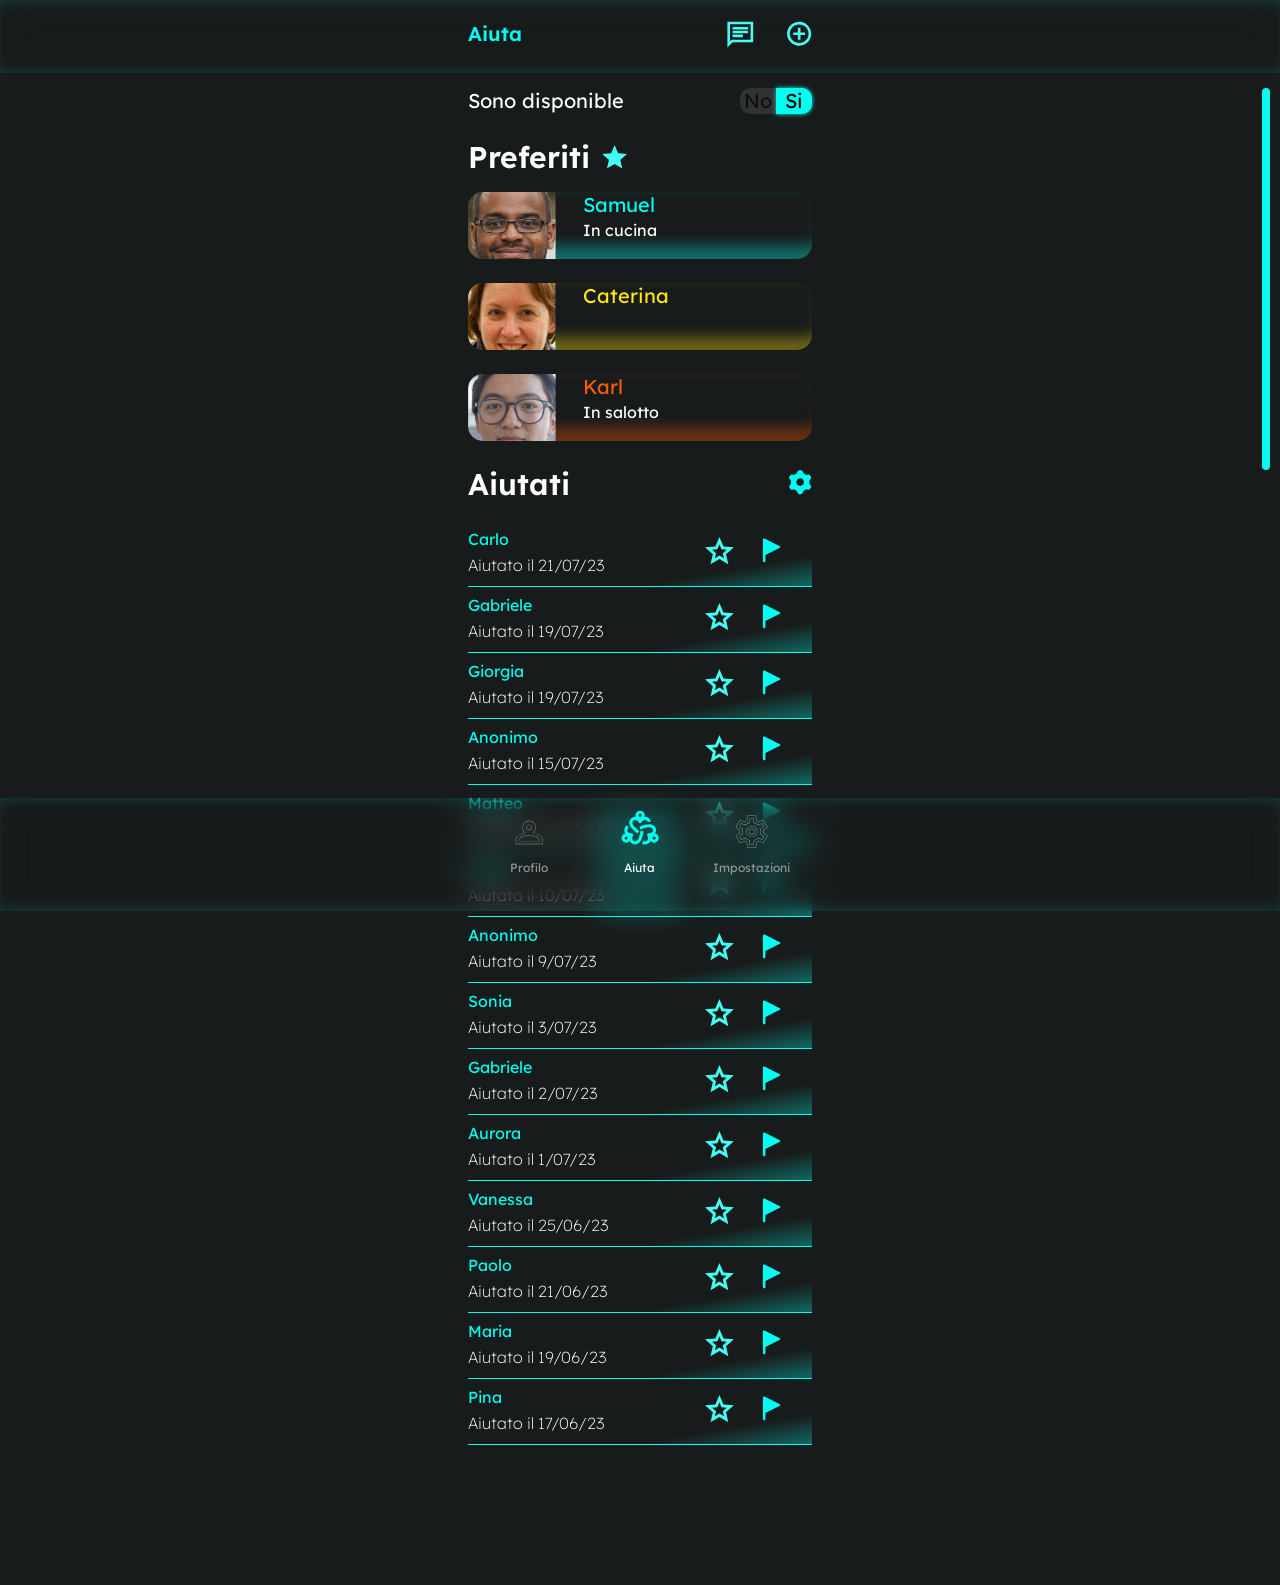
==== aiuta.html @ 596bfcd2 "Desarrollo Impostazioni" ====
<!DOCTYPE html>
<html>

<head>

    <head>
        <Title>Visual Aid</Title>
        <link rel="icon" type="image/png" href="assets/img/logo.png" />
        <meta charset="utf-8" />
        <meta name="viewport" content="width=device-width, initial-scale=1.0, maximum-scale=1.0" />
        <link rel="preconnect" href="https://fonts.googleapis.com">
        <link rel="preconnect" href="https://fonts.gstatic.com" crossorigin>
        <link href="https://fonts.googleapis.com/css2?family=Lexend:wght@100..900&display=swap" rel="stylesheet">
        <link href="assets/css/main.css" rel="stylesheet">
        <link href="assets/css/aiuta.css" rel="stylesheet">
        <link href="assets/css/sono.css" rel="stylesheet">
        <link href="assets/css/preferiti.css" rel="stylesheet">
        <link rel="stylesheet" href="assets/plugins/overlayscrollbars/styles/overlayscrollbars.min.css">
    </head>
</head>

<body>
    <header>
        <div class="container">
            <div class="headerContent">
                <p class="title">Aiuta</p>
                <nav class="navHeader">
                    <ul class="navList">
                        <li class="navItem">
                            <a href="#">
                                <img src="assets/img/icons/chatIcon.svg" />
                            </a>
                        </li>
                        <li class="navItem">
                            <a href="#">
                                <img src="assets/img/icons/plusIcon.svg" />
                            </a>
                        </li>
                    </ul>
                </nav>
            </div>
        </div>
    </header>
    <main>
        <div class="mainContent">
            <div class="container">
                <section class="sono">
                    <div class="sonoContent">
                        <p class="sonoDisponible">Sono disponible</p>
                        <div class="switch active" onclick="enableSono();" id="switchSono">
                            <span class="no">No</span>
                            <span class="si">Si</span>
                        </div>
                    </div>
                </section>

                <section class="Preferiti">
                    <div class="titlePreferitiContainer">
                        <p class="titlePreferiti">Preferiti</p>
                        <img src="assets/img/icons/starIconFill.svg" />
                    </div>

                    <div class="lstUtenti">
                        <div class="utenti blu" id="utenti_samuel" onclick="openUtenti('utenti_samuel')">
                            <button class="visualAidPlus">
                                VisualAid+
                            </button>
                            <img class="imgUtenti" src="assets/img/utenti/samuel.png" />
                            <div class="infoUtenti">
                                <p class="nameUtenti">Samuel</p>
                                <p class="posizioneUtenti">In cucina</p>
                                <p class="titleInfo">INFO:</p>
                                <p class="info">Samuel è cieco al 94%, ha una allergia molto forte alle noccioline.</p>
                                <div class="actions">
                                    <button class="action">
                                        <img src="assets/img/icons/phoneBlu.svg">
                                    </button>
                                    <button class="action">
                                        <img src="assets/img/icons/videoBlu.svg">
                                    </button>
                                    <button class="action">
                                        <img src="assets/img/icons/noteBlu.svg">
                                    </button>
                                </div>
                            </div>
                        </div>

                        <div class="utenti giallo" id="utenti_caterina" onclick="openUtenti('utenti_caterina')">
                            <img class="imgUtenti" src="assets/img/utenti/caterina.png" />
                            <div class="infoUtenti">
                                <p class="nameUtenti">Caterina</p>
                                <p class="titleInfo">INFO:</p>
                                <p class="info">Caterina è ipovedente medio-grave, non soffre di alcuna allergia in
                                    particolare.</p>
                                <div class="actions">
                                    <button class="action">
                                        <img src="assets/img/icons/micGiallo.svg">
                                    </button>
                                    <button class="action">
                                        <img src="assets/img/icons/noteGiallo.svg">
                                    </button>
                                </div>
                            </div>
                        </div>

                        <div class="utenti arancia" id="utenti_karl" onclick="openUtenti('utenti_karl')">
                            <button class="visualAidPlus">
                                VisualAid+
                            </button>
                            <img class="imgUtenti" src="assets/img/utenti/karl.png" />
                            <div class="infoUtenti">
                                <p class="nameUtenti">Karl</p>
                                <p class="posizioneUtenti">In salotto</p>
                                <p class="titleInfo">INFO:</p>
                                <p class="info">Karl ha una lesione al chiasma ottico, ha un campo visivo molto ridotto
                                </p>
                                <div class="actions">
                                    <button class="action">
                                        <img src="assets/img/icons/phoneArancia.svg">
                                    </button>
                                    <button class="action">
                                        <img src="assets/img/icons/videoArancia.svg">
                                    </button>
                                    <button class="action">
                                        <img src="assets/img/icons/noteArancia.svg">
                                    </button>
                                </div>
                            </div>
                        </div>
                    </div>
                </section>

                <section class="aiutati">
                    <div class="titleContainer">
                        <p class="title">Aiutati</p>
                        <button class="configAiutati">
                            <img src="assets/img/icons/configIcon.svg" />
                        </button>
                    </div>

                    <div class="lstUser">
                        <div class="user">
                            <div class="info">
                                <p class="name">Carlo</p>
                                <p class="date">Aiutato il 21/07/23</p>
                            </div>
                            <div class="actions">
                                <button class="btnFavorite">
                                    <img src="assets/img/icons/starIcon.svg" />
                                </button>
                                <button class="btnFlag">
                                    <img src="assets/img/icons/flagIcon.svg" />
                                </button>
                            </div>
                            <div class="gradiant"></div>
                        </div>
                        <div class="user">
                            <div class="info">
                                <p class="name">Gabriele</p>
                                <p class="date">Aiutato il 19/07/23</p>
                            </div>
                            <div class="actions">
                                <button class="btnFavorite">
                                    <img src="assets/img/icons/starIcon.svg" />
                                </button>
                                <button class="btnFlag">
                                    <img src="assets/img/icons/flagIcon.svg" />
                                </button>
                            </div>
                            <div class="gradiant"></div>
                        </div>
                        <div class="user">
                            <div class="info">
                                <p class="name">Giorgia</p>
                                <p class="date">Aiutato il 19/07/23</p>
                            </div>
                            <div class="actions">
                                <button class="btnFavorite">
                                    <img src="assets/img/icons/starIcon.svg" />
                                </button>
                                <button class="btnFlag">
                                    <img src="assets/img/icons/flagIcon.svg" />
                                </button>
                            </div>
                            <div class="gradiant"></div>
                        </div>
                        <div class="user">
                            <div class="info">
                                <p class="name">Anonimo</p>
                                <p class="date">Aiutato il 15/07/23</p>
                            </div>
                            <div class="actions">
                                <button class="btnFavorite">
                                    <img src="assets/img/icons/starIcon.svg" />
                                </button>
                                <button class="btnFlag">
                                    <img src="assets/img/icons/flagIcon.svg" />
                                </button>
                            </div>
                            <div class="gradiant"></div>
                        </div>
                        <div class="user">
                            <div class="info">
                                <p class="name">Matteo</p>
                                <p class="date">Aiutato il 12/07/23</p>
                            </div>
                            <div class="actions">
                                <button class="btnFavorite">
                                    <img src="assets/img/icons/starIcon.svg" />
                                </button>
                                <button class="btnFlag">
                                    <img src="assets/img/icons/flagIcon.svg" />
                                </button>
                            </div>
                            <div class="gradiant"></div>
                        </div>
                        <div class="user">
                            <div class="info">
                                <p class="name">Carlo</p>
                                <p class="date">Aiutato il 10/07/23</p>
                            </div>
                            <div class="actions">
                                <button class="btnFavorite">
                                    <img src="assets/img/icons/starIcon.svg" />
                                </button>
                                <button class="btnFlag">
                                    <img src="assets/img/icons/flagIcon.svg" />
                                </button>
                            </div>
                            <div class="gradiant"></div>
                        </div>
                        <div class="user">
                            <div class="info">
                                <p class="name">Anonimo</p>
                                <p class="date">Aiutato il 9/07/23</p>
                            </div>
                            <div class="actions">
                                <button class="btnFavorite">
                                    <img src="assets/img/icons/starIcon.svg" />
                                </button>
                                <button class="btnFlag">
                                    <img src="assets/img/icons/flagIcon.svg" />
                                </button>
                            </div>
                            <div class="gradiant"></div>
                        </div>
                        <div class="user">
                            <div class="info">
                                <p class="name">Sonia</p>
                                <p class="date">Aiutato il 3/07/23</p>
                            </div>
                            <div class="actions">
                                <button class="btnFavorite">
                                    <img src="assets/img/icons/starIcon.svg" />
                                </button>
                                <button class="btnFlag">
                                    <img src="assets/img/icons/flagIcon.svg" />
                                </button>
                            </div>
                            <div class="gradiant"></div>
                        </div>
                        <div class="user">
                            <div class="info">
                                <p class="name">Gabriele</p>
                                <p class="date">Aiutato il 2/07/23</p>
                            </div>
                            <div class="actions">
                                <button class="btnFavorite">
                                    <img src="assets/img/icons/starIcon.svg" />
                                </button>
                                <button class="btnFlag">
                                    <img src="assets/img/icons/flagIcon.svg" />
                                </button>
                            </div>
                            <div class="gradiant"></div>
                        </div>
                        <div class="user">
                            <div class="info">
                                <p class="name">Aurora</p>
                                <p class="date">Aiutato il 1/07/23</p>
                            </div>
                            <div class="actions">
                                <button class="btnFavorite">
                                    <img src="assets/img/icons/starIcon.svg" />
                                </button>
                                <button class="btnFlag">
                                    <img src="assets/img/icons/flagIcon.svg" />
                                </button>
                            </div>
                            <div class="gradiant"></div>
                        </div>
                        <div class="user">
                            <div class="info">
                                <p class="name">Vanessa</p>
                                <p class="date">Aiutato il 25/06/23</p>
                            </div>
                            <div class="actions">
                                <button class="btnFavorite">
                                    <img src="assets/img/icons/starIcon.svg" />
                                </button>
                                <button class="btnFlag">
                                    <img src="assets/img/icons/flagIcon.svg" />
                                </button>
                            </div>
                            <div class="gradiant"></div>
                        </div>
                        <div class="user">
                            <div class="info">
                                <p class="name">Paolo</p>
                                <p class="date">Aiutato il 21/06/23</p>
                            </div>
                            <div class="actions">
                                <button class="btnFavorite">
                                    <img src="assets/img/icons/starIcon.svg" />
                                </button>
                                <button class="btnFlag">
                                    <img src="assets/img/icons/flagIcon.svg" />
                                </button>
                            </div>
                            <div class="gradiant"></div>
                        </div>
                        <div class="user">
                            <div class="info">
                                <p class="name">Maria</p>
                                <p class="date">Aiutato il 19/06/23</p>
                            </div>
                            <div class="actions">
                                <button class="btnFavorite">
                                    <img src="assets/img/icons/starIcon.svg" />
                                </button>
                                <button class="btnFlag">
                                    <img src="assets/img/icons/flagIcon.svg" />
                                </button>
                            </div>
                            <div class="gradiant"></div>
                        </div>
                        <div class="user">
                            <div class="info">
                                <p class="name">Pina</p>
                                <p class="date">Aiutato il 17/06/23</p>
                            </div>
                            <div class="actions">
                                <button class="btnFavorite">
                                    <img src="assets/img/icons/starIcon.svg" />
                                </button>
                                <button class="btnFlag">
                                    <img src="assets/img/icons/flagIcon.svg" />
                                </button>
                            </div>
                            <div class="gradiant"></div>
                        </div>
                    </div>
                </section>
            </div>
        </div>
    </main>
    <footer>
        <div class="container">
            <div class="contentFooter">
                <div class="activeEffect"></div>
                <nav class="navFooter">
                    <ul class="navList">
                        <li class="navItem">
                            <a href="profilo.html">
                                <img class="profilo-icon" src="assets/img/footer/profilo.svg" />
                                <span>Profilo</span>
                            </a>
                        </li>
                        <li class="navItem active">
                            <a href="aiuta.html">
                                <img class="aiuta-Icon" src="assets/img/footer/aiutaActive.svg" />
                                <span>Aiuta</span>
                            </a>
                        </li>
                        <li class="navItem">
                            <a href="impostazioni.html">
                                <img class="impostazioni-Icon" src="assets/img/footer/impostazioni.svg" />
                                <span>Impostazioni</span>
                            </a>
                        </li>
                    </ul>
                </nav>
            </div>
        </div>
    </footer>
</body>

</html>
<script src="assets/plugins/overlayscrollbars/browser/overlayscrollbars.browser.es5.min.js"></script>
<script>
    var {
        OverlayScrollbars,
        ScrollbarsHidingPlugin,
        SizeObserverPlugin,
        ClickScrollPlugin
    } = OverlayScrollbarsGlobal;

    document.addEventListener("DOMContentLoaded", () => {
        Array.prototype.forEach.call(
            document.querySelectorAll('body'),
            (el) => OverlayScrollbars(el, {})
        );
    });

    function openUtenti(id) {
        if (document.getElementById(id).classList.contains('active')) {
            document.getElementById(id).classList.remove('active');
        }
        else {
            let lstUtenti = document.querySelectorAll('.utenti');

            for (var i = 0; i < lstUtenti.length; i++) {
                lstUtenti[i].classList.remove('active');
            }

            document.getElementById(id).classList.add('active');
        }
    }

    function enableSono() {
        var switchSono = document.getElementById('switchSono');

        if (switchSono.classList.contains('active')) {
            switchSono.classList.remove('active');
        }
        else {
            switchSono.classList.add('active');
        }
    }
</script>
---- assets/css/main.css ----
:root {
    --black: #181B1B;
    --white: #fff;
    --primary: #00FFF0;
}

* {
    font-family: "Lexend", sans-serif;
    vertical-align: baseline;
    text-decoration: none;
    -webkit-box-sizing: border-box;
    -moz-box-sizing: border-box;
    box-sizing: border-box;
    flex-shrink: 1;
    transition: 0.3s;
    margin: 0;
}

.container {
    padding: 0 42px;
    max-width: 428px;
    margin: 0 auto;
}

body {
    background-color: var(--black);
    margin: 0;
    padding: 0;
}

header {
    position: fixed;
    width: calc(100% + 10px);
    left: -5px;
    right: -5px;
    backdrop-filter: blur(15px);
    box-shadow: inset 0px 0px 13px #00fff033;
    padding: 21px 5px;
    z-index: 100;
}

header .headerContent .title {
    color: var(--primary);
    font-size: 20px;
    font-weight: 600;
}

header .headerContent {
    display: inline-flex;
    justify-content: space-between;
    width: 100%;
}

header .headerContent .navHeader .navList {
    display: inline-flex;
    width: 100%;
    gap: 33px;
    list-style: none;
    padding: 0;
}

main {
    padding: 88px 0 140px;
}

.os-scrollbar.os-scrollbar-vertical {
    padding: 88px 10px 140px 10px !important;
    box-sizing: content-box;
    width: 8px;

    .os-scrollbar-handle {
        background-color: var(--primary) !important;
    }
}

footer {
    background-color: #3a3a3a03;
    position: fixed;
    bottom: -11px;
    width: calc(100% + 10px);
    left: -5px;
    right: -5px;
    backdrop-filter: blur(15px);
    box-shadow: inset 0px 0px 13px #00fff033;
    z-index: 100;
}

footer .contentFooter {
    padding: 8px 5px 36px 5px;
    position: relative;
}

footer .contentFooter .navFooter {
    position: relative;
}

footer .contentFooter .navFooter .navList {
    display: inline-flex;
    justify-content: space-around;
    align-items: flex-end;
    list-style: none;
    padding: 0;
    width: 100%;
    margin: 0;
}

footer .contentFooter .activeEffect {
    position: absolute;
    background: linear-gradient(90deg, rgba(0, 255, 240, 0) 0%, rgba(0, 255, 240, 1) 32%, rgba(0, 255, 240, 1) 68%, rgba(0, 255, 240, 0) 100%);
    height: 100%;
    width: 120px;
    left: 50%;
    transform: translateX(-50%);
    opacity: 0.2;
    pointer-events: none;
    filter: blur(10px);
}

footer .contentFooter .activeEffect.left {
    left: 0%;
    transform: translateX(0%);
}

footer .contentFooter .activeEffect.right {
    left: 100%;
    transform: translateX(-100%);
}

footer .contentFooter .navFooter .navItem {
    min-width: 80px;
}

footer .contentFooter .navFooter .navItem .profilo-icon {
    height: 31px;
    width: 28px;
    object-fit: contain;
}

footer .contentFooter .navFooter .navItem .aiuta-Icon {
    height: 42px;
    width: 38px;
    object-fit: contain;
}

footer .contentFooter .navFooter .navItem .impostazioni-Icon {
    height: 33px;
    width: 33px;
    object-fit: contain;
}

footer .contentFooter .navFooter .navItem a {
    color: #939393;
    font-size: 12px;
    font-weight: 400;
    display: flex;
    flex-direction: column;
    gap: 11.77px;
    align-items: center;
}

footer .contentFooter .navFooter .navItem.active a {
    color: var(--white);
}
---- assets/css/aiuta.css ----
.aiutati .titleContainer {
    display: inline-flex;
    width: 100%;
    justify-content: space-between;
    margin-bottom: 18px;
}

.aiutati .titleContainer .title {
    color: var(--white);
    font-size: 30px;
    font-weight: 600;
}

.aiutati .titleContainer .configAiutati{
    border: none;
    background-color: #0000;
    padding: 0;
}

.aiutati .lstUser .user {
    display: inline-flex;
    justify-content: space-between;
    width: 100%;
    padding: 8px 31px 11px 0;
    border-bottom: 1px solid var(--primary);
    position: relative;
}

.aiutati .lstUser .user .gradiant {
    position: absolute;
    width: 170px;
    height: 100%;
    pointer-events: none;
    background: linear-gradient(170deg, rgba(0, 255, 240, 0) 68%, rgb(0 255 240 / 34%) 100%);
    bottom: 0;
    right: 0;
}

.aiutati .lstUser .user .name {
    color: var(--primary);
    font-size: 16px;
    margin-bottom: 6px;
}

.aiutati .lstUser .user .date {
    color: var(--white);
    font-size: 16px;
    font-weight: 200;
}

.aiutati .lstUser .user .actions {
    display: inline-flex;
    align-items: center;
    gap: 28px;
}

.aiutati .lstUser .user .actions button {
    padding: 0;
    border: none;
    background-color: #0000;
}
---- assets/css/sono.css ----
.sono .sonoDisponible{
    color: var(--white);
    font-size: 20px;
    margin-bottom: 25px;
}

.sono .sonoContent{
    display: inline-flex;
    justify-content: space-between;
    width: 100%;
}

.sono .switch{
    max-width: 71.54px;
    width: 100%;
    display: grid;
    grid-template-columns: 1fr 1fr;
    border-radius: 10px;
    font-size: 20px;
    line-height: 26px;
    text-align: center;
    height: 26px;
    cursor: pointer;
}

.sono .switch span{
    padding: 0 4px;
    background-color: #575757;
}

.sono .switch .no{
    background-color: #FF5C00;
    box-shadow: 0px 0px 4px 0px #ff5c00;
    border-radius: 10px 0 0 10px;
}

.sono .switch .si{
    background-color: #575757;
    border-radius: 0 10px 10px 0;
    opacity: 0.4;
}

.sono .switch.active .no{
    background-color: #575757;
    box-shadow: none;
    opacity: 0.4;
}

.sono .switch.active .si{
    background-color: #00FFF0;
    box-shadow: 0px 0px 4px 0px #00FFF0;
    opacity: 1;
}
---- assets/css/preferiti.css ----
.Preferiti .titlePreferitiContainer {
    display: inline-flex;
    width: 100%;
    gap: 12px;
    margin-bottom: 15.7px;
}

.Preferiti .titlePreferitiContainer .titlePreferiti {
    color: var(--white);
    font-size: 30px;
    font-weight: 600;
}

.Preferiti .lstUtenti .utenti {
    display: inline-flex;
    border-radius: 15px;
    overflow: hidden;
    width: 100%;
    gap: 27px;
    margin-bottom: 24px;
    height: 67px;
    padding-right: 29px;
    position: relative;
}

.Preferiti .lstUtenti .utenti .visualAidPlus {
    position: absolute;
    width: 88px;
    height: 28px;
    background-color: #232323;
    top: 15px;
    left: 28px;
    color: var(--white);
    font-size: 16px;
    font-weight: 200;
    border-radius: 15px;
    padding: 4px 6px;
    border: none;
    display: none;
}

.Preferiti .lstUtenti .utenti.active .visualAidPlus {
    display: block;
}

.Preferiti .lstUtenti .utenti.blu .visualAidPlus {
    box-shadow: inset 0.5px 1px 3px 0px rgb(0 255 240 / 25%), 0 4px 4px 0px rgb(0 0 0 / 25%);
}

.Preferiti .lstUtenti .utenti.giallo .visualAidPlus {
    box-shadow: inset 0.5px 1px 3px 0px rgb(255 231 15 / 25%), 0 4px 4px 0px rgb(0 0 0 / 25%);
}

.Preferiti .lstUtenti .utenti.arancia .visualAidPlus {
    box-shadow: inset 0.5px 1px 3px 0px rgb(255 92 0 / 25%), 0 4px 4px 0px rgb(0 0 0 / 25%);
}


.Preferiti .lstUtenti .utenti.active {
    height: 210px;
}

.Preferiti .lstUtenti .utenti.blu {
    box-shadow: inset 11px -10px 14px 3px rgb(0 255 240 / 36%);
}

.Preferiti .lstUtenti .utenti.giallo .infoUtenti .nameUtenti {
    color: #FFE70F;
}

.Preferiti .lstUtenti .utenti.giallo {
    box-shadow: inset 11px -10px 14px 3px rgb(255 231 15 / 36%);
}

.Preferiti .lstUtenti .utenti.arancia .infoUtenti .nameUtenti {
    color: #FF5C00;
}

.Preferiti .lstUtenti .utenti.arancia {
    box-shadow: inset 11px -10px 14px 3px rgb(255 92 0 / 36%);
}

.Preferiti .lstUtenti .utenti.blu .infoUtenti .nameUtenti {
    color: var(--primary);
}

.Preferiti .lstUtenti .imgUtenti {
    height: 67px;
    width: 88px;
    object-fit: cover;
}

.Preferiti .lstUtenti .utenti.active .imgUtenti {
    height: 210px;
    width: 145px;
}

.Preferiti .lstUtenti .utenti .infoUtenti .nameUtenti {
    font-size: 20px;
    margin-bottom: 3px;
}

.Preferiti .lstUtenti .utenti .infoUtenti .posizioneUtenti {
    font-size: 16px;
    color: var(--white);
}

.Preferiti .lstUtenti .utenti .infoUtenti .titleInfo {
    font-size: 12px;
    font-weight: 300;
    display: none;
    margin-top: 14px;
}

.Preferiti .lstUtenti .utenti.blu .infoUtenti .titleInfo {
    color: var(--primary);
}

.Preferiti .lstUtenti .utenti.giallo .infoUtenti .titleInfo {
    color: #FFE70F
}

.Preferiti .lstUtenti .utenti.arancia .infoUtenti .titleInfo {
    color: #FF5C00;
}

.Preferiti .lstUtenti .utenti .infoUtenti .info {
    font-size: 12px;
    font-weight: 300;
    color: var(--white);
    display: none;
    position: relative;
}

.Preferiti .lstUtenti .utenti.active .infoUtenti .info,
.Preferiti .lstUtenti .utenti.active .infoUtenti .titleInfo {
    display: block;
}

.Preferiti .lstUtenti .utenti .infoUtenti .actions {
    position: absolute;
    bottom: 13px;
    right: 29px;
    display: inline-flex;
    justify-content: flex-end;
    gap: 15.41px;
    max-width: calc(100% - 203px);
    width: 100%;
    display: none;
}

.Preferiti .lstUtenti .utenti.active .infoUtenti .actions {
    display: inline-flex;
}

.Preferiti .lstUtenti .utenti .infoUtenti .actions .action{
    width: 38px;
    height: 28px;
    background-color: #232323;
    font-size: 16px;
    font-weight: 200;
    border-radius: 15px;
    padding: 4px 0;
    border: none;
}

.Preferiti .lstUtenti .utenti.blu .infoUtenti .actions .action {
    box-shadow: inset 0.5px 1px 3px 0px rgb(0 255 240 / 25%), 0 4px 4px 0px rgb(0 0 0 / 25%);
}

.Preferiti .lstUtenti .utenti.giallo .infoUtenti .actions .action {
    box-shadow: inset 0.5px 1px 3px 0px rgb(255 231 15 / 25%), 0 4px 4px 0px rgb(0 0 0 / 25%);
}

.Preferiti .lstUtenti .utenti.arancia .infoUtenti .actions .action {
    box-shadow: inset 0.5px 1px 3px 0px rgb(255 92 0 / 25%), 0 4px 4px 0px rgb(0 0 0 / 25%);
}
---- assets/plugins/overlayscrollbars/styles/overlayscrollbars.min.css ----
/*! 
 * OverlayScrollbars
 * Version: 2.4.6
 * 
 * Copyright (c) Rene Haas | KingSora.
 * https://github.com/KingSora
 * 
 * Released under the MIT license.
 */.os-size-observer,.os-size-observer-listener{box-sizing:border-box;direction:inherit;overflow:hidden;pointer-events:none;scroll-behavior:auto!important;visibility:hidden}.os-size-observer,.os-size-observer-listener,.os-size-observer-listener-item,.os-size-observer-listener-item-final{left:0;position:absolute;top:0;writing-mode:horizontal-tb}.os-size-observer{border:inherit;bottom:0;box-sizing:inherit;contain:strict;display:flex;flex-direction:row;flex-wrap:nowrap;left:0;margin:-133px;padding:inherit;right:0;top:0;transform:scale(.1);z-index:-1}.os-size-observer:before{box-sizing:inherit;content:"";flex:none;height:10px;padding:10px;width:10px}.os-size-observer-appear{animation:os-size-observer-appear-animation 1ms forwards}.os-size-observer-listener{border:inherit;box-sizing:border-box;flex:auto;margin:-133px;padding:inherit;position:relative;transform:scale(10)}.os-size-observer-listener.ltr{margin-left:0;margin-right:-266px}.os-size-observer-listener.rtl{margin-left:-266px;margin-right:0}.os-size-observer-listener:empty:before{content:"";height:100%;width:100%}.os-size-observer-listener:empty:before,.os-size-observer-listener>.os-size-observer-listener-item{border:inherit;box-sizing:content-box;display:block;flex:auto;padding:inherit;position:relative}.os-size-observer-listener-scroll{box-sizing:border-box;display:flex}.os-size-observer-listener-item{bottom:0;direction:ltr;flex:none;overflow:hidden;right:0}.os-size-observer-listener-item-final{transition:none}@keyframes os-size-observer-appear-animation{0%{cursor:auto}to{cursor:none}}.os-trinsic-observer{border:none;box-sizing:border-box;contain:strict;flex:none;height:0;margin:0;max-height:1px;max-width:0;overflow:hidden;padding:0;position:relative;top:calc(100% + 1px);z-index:-1}.os-trinsic-observer:not(:empty){height:calc(100% + 1px);top:-1px}.os-trinsic-observer:not(:empty)>.os-size-observer{height:1000%;min-height:1px;min-width:1px;width:1000%}.os-environment{--os-custom-prop:-1;height:200px;opacity:0;overflow:scroll;position:fixed;scroll-behavior:auto!important;visibility:hidden;width:200px;z-index:var(--os-custom-prop)}.os-environment div{height:200%;margin:10px 0;width:200%}.os-environment.os-environment-flexbox-glue{display:flex;flex-direction:row;flex-wrap:nowrap;height:auto;min-height:200px;min-width:200px;width:auto}.os-environment.os-environment-flexbox-glue div{flex:auto;height:auto;margin:0;max-height:100%;max-width:100%;width:auto}.os-environment.os-environment-flexbox-glue-max{max-height:200px}.os-environment.os-environment-flexbox-glue-max div{overflow:visible}.os-environment.os-environment-flexbox-glue-max div:before{content:"";display:block;height:999px;width:999px}.os-environment,[data-overlayscrollbars-viewport]{-ms-overflow-style:scrollbar!important}.os-scrollbar-hidden.os-environment,[data-overlayscrollbars-initialize],[data-overlayscrollbars-viewport~=scrollbarHidden],[data-overlayscrollbars~=scrollbarHidden]{scrollbar-width:none!important}.os-scrollbar-hidden.os-environment::-webkit-scrollbar,.os-scrollbar-hidden.os-environment::-webkit-scrollbar-corner,[data-overlayscrollbars-initialize]::-webkit-scrollbar,[data-overlayscrollbars-initialize]::-webkit-scrollbar-corner,[data-overlayscrollbars-viewport~=scrollbarHidden]::-webkit-scrollbar,[data-overlayscrollbars-viewport~=scrollbarHidden]::-webkit-scrollbar-corner,[data-overlayscrollbars~=scrollbarHidden]::-webkit-scrollbar,[data-overlayscrollbars~=scrollbarHidden]::-webkit-scrollbar-corner{-webkit-appearance:none!important;appearance:none!important;display:none!important;height:0!important;width:0!important}[data-overlayscrollbars-initialize]:not([data-overlayscrollbars]):not(html):not(body){overflow:auto}html.os-scrollbar-hidden,html.os-scrollbar-hidden>body,html[data-overlayscrollbars]{box-sizing:border-box;height:100%;margin:0;width:100%}html[data-overlayscrollbars]>body{overflow:visible}[data-overlayscrollbars-padding],[data-overlayscrollbars~=host]{align-items:stretch!important;display:flex;flex-direction:row!important;flex-wrap:nowrap!important}[data-overlayscrollbars-padding],[data-overlayscrollbars-viewport]{border:none;box-sizing:inherit;flex:auto!important;height:auto;margin:0;min-width:0;padding:0;position:relative;width:100%;z-index:0}[data-overlayscrollbars-viewport]{--os-vaw:0;--os-vah:0}[data-overlayscrollbars-viewport][data-overlayscrollbars-viewport~=arrange]:before{content:"";height:var(--os-vah);min-height:1px;min-width:1px;pointer-events:none;position:absolute;width:var(--os-vaw);z-index:-1}[data-overlayscrollbars-padding],[data-overlayscrollbars-viewport]{overflow:hidden}[data-overlayscrollbars~=host],[data-overlayscrollbars~=viewport]{overflow:hidden;position:relative}[data-overlayscrollbars-padding~=overflowVisible],[data-overlayscrollbars-viewport~=overflowVisible],[data-overlayscrollbars~=overflowVisible]{overflow:visible}[data-overlayscrollbars-overflow-x=hidden]{overflow-x:hidden}[data-overlayscrollbars-overflow-x=scroll]{overflow-x:scroll}[data-overlayscrollbars-overflow-x=hidden]{overflow-y:hidden}[data-overlayscrollbars-overflow-y=scroll]{overflow-y:scroll}[data-overlayscrollbars~=scrollbarPressed],[data-overlayscrollbars~=scrollbarPressed] [data-overlayscrollbars-viewport]{scroll-behavior:auto!important}[data-overlayscrollbars-content]{box-sizing:inherit}[data-overlayscrollbars-contents]:not([data-overlayscrollbars-padding]):not([data-overlayscrollbars-viewport]):not([data-overlayscrollbars-content]){display:contents}[data-overlayscrollbars-grid],[data-overlayscrollbars-grid] [data-overlayscrollbars-padding]{display:grid;grid-template:1fr/1fr}[data-overlayscrollbars-grid]>[data-overlayscrollbars-padding],[data-overlayscrollbars-grid]>[data-overlayscrollbars-padding]>[data-overlayscrollbars-viewport],[data-overlayscrollbars-grid]>[data-overlayscrollbars-viewport]{height:auto!important;width:auto!important}.os-scrollbar{contain:size layout;contain:size layout style;opacity:0;pointer-events:none;position:absolute;transition:opacity .15s,visibility .15s,top .15s,right .15s,bottom .15s,left .15s;visibility:hidden}body>.os-scrollbar{position:fixed;z-index:99999}.os-scrollbar-transitionless{transition:none}.os-scrollbar-track{border:none!important;direction:ltr!important;padding:0!important;position:relative}.os-scrollbar-handle{position:absolute}.os-scrollbar-handle,.os-scrollbar-track{height:100%;pointer-events:none;width:100%}.os-scrollbar.os-scrollbar-handle-interactive .os-scrollbar-handle,.os-scrollbar.os-scrollbar-track-interactive .os-scrollbar-track{pointer-events:auto;touch-action:none}.os-scrollbar-horizontal{bottom:0;left:0}.os-scrollbar-vertical{right:0;top:0}.os-scrollbar-rtl.os-scrollbar-horizontal{right:0}.os-scrollbar-rtl.os-scrollbar-vertical{left:0;right:auto}.os-scrollbar-visible{opacity:1;visibility:visible}.os-scrollbar-auto-hide.os-scrollbar-auto-hide-hidden{opacity:0;visibility:hidden}.os-scrollbar-interaction.os-scrollbar-visible{opacity:1;visibility:visible}.os-scrollbar-unusable,.os-scrollbar-unusable *,.os-scrollbar-wheel,.os-scrollbar-wheel *{pointer-events:none!important}.os-scrollbar-unusable .os-scrollbar-handle{opacity:0!important}.os-scrollbar-horizontal .os-scrollbar-handle{bottom:0}.os-scrollbar-vertical .os-scrollbar-handle{right:0}.os-scrollbar-rtl.os-scrollbar-vertical .os-scrollbar-handle{left:0;right:auto}.os-scrollbar.os-scrollbar-horizontal.os-scrollbar-cornerless,.os-scrollbar.os-scrollbar-horizontal.os-scrollbar-cornerless.os-scrollbar-rtl{left:0;right:0}.os-scrollbar.os-scrollbar-vertical.os-scrollbar-cornerless,.os-scrollbar.os-scrollbar-vertical.os-scrollbar-cornerless.os-scrollbar-rtl{bottom:0;top:0}.os-scrollbar{--os-size:0;--os-padding-perpendicular:0;--os-padding-axis:0;--os-track-border-radius:0;--os-track-bg:none;--os-track-bg-hover:none;--os-track-bg-active:none;--os-track-border:none;--os-track-border-hover:none;--os-track-border-active:none;--os-handle-border-radius:0;--os-handle-bg:none;--os-handle-bg-hover:none;--os-handle-bg-active:none;--os-handle-border:none;--os-handle-border-hover:none;--os-handle-border-active:none;--os-handle-min-size:33px;--os-handle-max-size:none;--os-handle-perpendicular-size:100%;--os-handle-perpendicular-size-hover:100%;--os-handle-perpendicular-size-active:100%;--os-handle-interactive-area-offset:0}.os-scrollbar .os-scrollbar-track{background:var(--os-track-bg);border:var(--os-track-border);border-radius:var(--os-track-border-radius);transition:opacity .15s,background-color .15s,border-color .15s}.os-scrollbar .os-scrollbar-track:hover{background:var(--os-track-bg-hover);border:var(--os-track-border-hover)}.os-scrollbar .os-scrollbar-track:active{background:var(--os-track-bg-active);border:var(--os-track-border-active)}.os-scrollbar .os-scrollbar-handle{background:var(--os-handle-bg);border:var(--os-handle-border);border-radius:var(--os-handle-border-radius)}.os-scrollbar .os-scrollbar-handle:before{bottom:0;content:"";display:block;left:0;position:absolute;right:0;top:0}.os-scrollbar .os-scrollbar-handle:hover{background:var(--os-handle-bg-hover);border:var(--os-handle-border-hover)}.os-scrollbar .os-scrollbar-handle:active{background:var(--os-handle-bg-active);border:var(--os-handle-border-active)}.os-scrollbar-horizontal{height:var(--os-size);padding:var(--os-padding-perpendicular) var(--os-padding-axis);right:var(--os-size)}.os-scrollbar-horizontal.os-scrollbar-rtl{left:var(--os-size);right:0}.os-scrollbar-horizontal .os-scrollbar-handle{height:var(--os-handle-perpendicular-size);max-width:var(--os-handle-max-size);min-width:var(--os-handle-min-size);transition:opacity .15s,background-color .15s,border-color .15s,height .15s}.os-scrollbar-horizontal .os-scrollbar-handle:before{bottom:calc(var(--os-padding-perpendicular)*-1);top:calc((var(--os-padding-perpendicular) + var(--os-handle-interactive-area-offset))*-1)}.os-scrollbar-horizontal:hover .os-scrollbar-handle{height:var(--os-handle-perpendicular-size-hover)}.os-scrollbar-horizontal:active .os-scrollbar-handle{height:var(--os-handle-perpendicular-size-active)}.os-scrollbar-vertical{bottom:var(--os-size);padding:var(--os-padding-axis) var(--os-padding-perpendicular);width:var(--os-size)}.os-scrollbar-vertical .os-scrollbar-handle{max-height:var(--os-handle-max-size);min-height:var(--os-handle-min-size);transition:opacity .15s,background-color .15s,border-color .15s,width .15s;width:var(--os-handle-perpendicular-size)}.os-scrollbar-vertical .os-scrollbar-handle:before{left:calc((var(--os-padding-perpendicular) + var(--os-handle-interactive-area-offset))*-1);right:calc(var(--os-padding-perpendicular)*-1)}.os-scrollbar-vertical.os-scrollbar-rtl .os-scrollbar-handle:before{left:calc(var(--os-padding-perpendicular)*-1);right:calc((var(--os-padding-perpendicular) + var(--os-handle-interactive-area-offset))*-1)}.os-scrollbar-vertical:hover .os-scrollbar-handle{width:var(--os-handle-perpendicular-size-hover)}.os-scrollbar-vertical:active .os-scrollbar-handle{width:var(--os-handle-perpendicular-size-active)}.os-theme-none.os-scrollbar,[data-overlayscrollbars~=updating]>.os-scrollbar{display:none!important}.os-theme-dark,.os-theme-light{--os-size:10px;--os-padding-perpendicular:2px;--os-padding-axis:2px;--os-track-border-radius:10px;--os-handle-interactive-area-offset:4px;--os-handle-border-radius:10px;box-sizing:border-box}.os-theme-dark{--os-handle-bg:rgba(0,0,0,.44);--os-handle-bg-hover:rgba(0,0,0,.55);--os-handle-bg-active:rgba(0,0,0,.66)}.os-theme-light{--os-handle-bg:hsla(0,0%,100%,.44);--os-handle-bg-hover:hsla(0,0%,100%,.55);--os-handle-bg-active:hsla(0,0%,100%,.66)}.os-no-css-vars.os-theme-dark.os-scrollbar .os-scrollbar-handle,.os-no-css-vars.os-theme-dark.os-scrollbar .os-scrollbar-track,.os-no-css-vars.os-theme-light.os-scrollbar .os-scrollbar-handle,.os-no-css-vars.os-theme-light.os-scrollbar .os-scrollbar-track{border-radius:10px}.os-no-css-vars.os-theme-dark.os-scrollbar-horizontal,.os-no-css-vars.os-theme-light.os-scrollbar-horizontal{height:10px;padding:2px;right:10px}.os-no-css-vars.os-theme-dark.os-scrollbar-horizontal.os-scrollbar-cornerless,.os-no-css-vars.os-theme-light.os-scrollbar-horizontal.os-scrollbar-cornerless{right:0}.os-no-css-vars.os-theme-dark.os-scrollbar-horizontal.os-scrollbar-rtl,.os-no-css-vars.os-theme-light.os-scrollbar-horizontal.os-scrollbar-rtl{left:10px;right:0}.os-no-css-vars.os-theme-dark.os-scrollbar-horizontal.os-scrollbar-rtl.os-scrollbar-cornerless,.os-no-css-vars.os-theme-light.os-scrollbar-horizontal.os-scrollbar-rtl.os-scrollbar-cornerless{left:0}.os-no-css-vars.os-theme-dark.os-scrollbar-horizontal .os-scrollbar-handle,.os-no-css-vars.os-theme-light.os-scrollbar-horizontal .os-scrollbar-handle{max-width:none;min-width:33px}.os-no-css-vars.os-theme-dark.os-scrollbar-horizontal .os-scrollbar-handle:before,.os-no-css-vars.os-theme-light.os-scrollbar-horizontal .os-scrollbar-handle:before{bottom:-2px;top:-6px}.os-no-css-vars.os-theme-dark.os-scrollbar-vertical,.os-no-css-vars.os-theme-light.os-scrollbar-vertical{bottom:10px;padding:2px;width:10px}.os-no-css-vars.os-theme-dark.os-scrollbar-vertical.os-scrollbar-cornerless,.os-no-css-vars.os-theme-light.os-scrollbar-vertical.os-scrollbar-cornerless{bottom:0}.os-no-css-vars.os-theme-dark.os-scrollbar-vertical .os-scrollbar-handle,.os-no-css-vars.os-theme-light.os-scrollbar-vertical .os-scrollbar-handle{max-height:none;min-height:33px}.os-no-css-vars.os-theme-dark.os-scrollbar-vertical .os-scrollbar-handle:before,.os-no-css-vars.os-theme-light.os-scrollbar-vertical .os-scrollbar-handle:before{left:-6px;right:-2px}.os-no-css-vars.os-theme-dark.os-scrollbar-vertical.os-scrollbar-rtl .os-scrollbar-handle:before,.os-no-css-vars.os-theme-light.os-scrollbar-vertical.os-scrollbar-rtl .os-scrollbar-handle:before{left:-2px;right:-6px}.os-no-css-vars.os-theme-dark .os-scrollbar-handle{background:rgba(0,0,0,.44)}.os-no-css-vars.os-theme-dark:hover .os-scrollbar-handle{background:rgba(0,0,0,.55)}.os-no-css-vars.os-theme-dark:active .os-scrollbar-handle{background:rgba(0,0,0,.66)}.os-no-css-vars.os-theme-light .os-scrollbar-handle{background:hsla(0,0%,100%,.44)}.os-no-css-vars.os-theme-light:hover .os-scrollbar-handle{background:hsla(0,0%,100%,.55)}.os-no-css-vars.os-theme-light:active .os-scrollbar-handle{background:hsla(0,0%,100%,.66)}
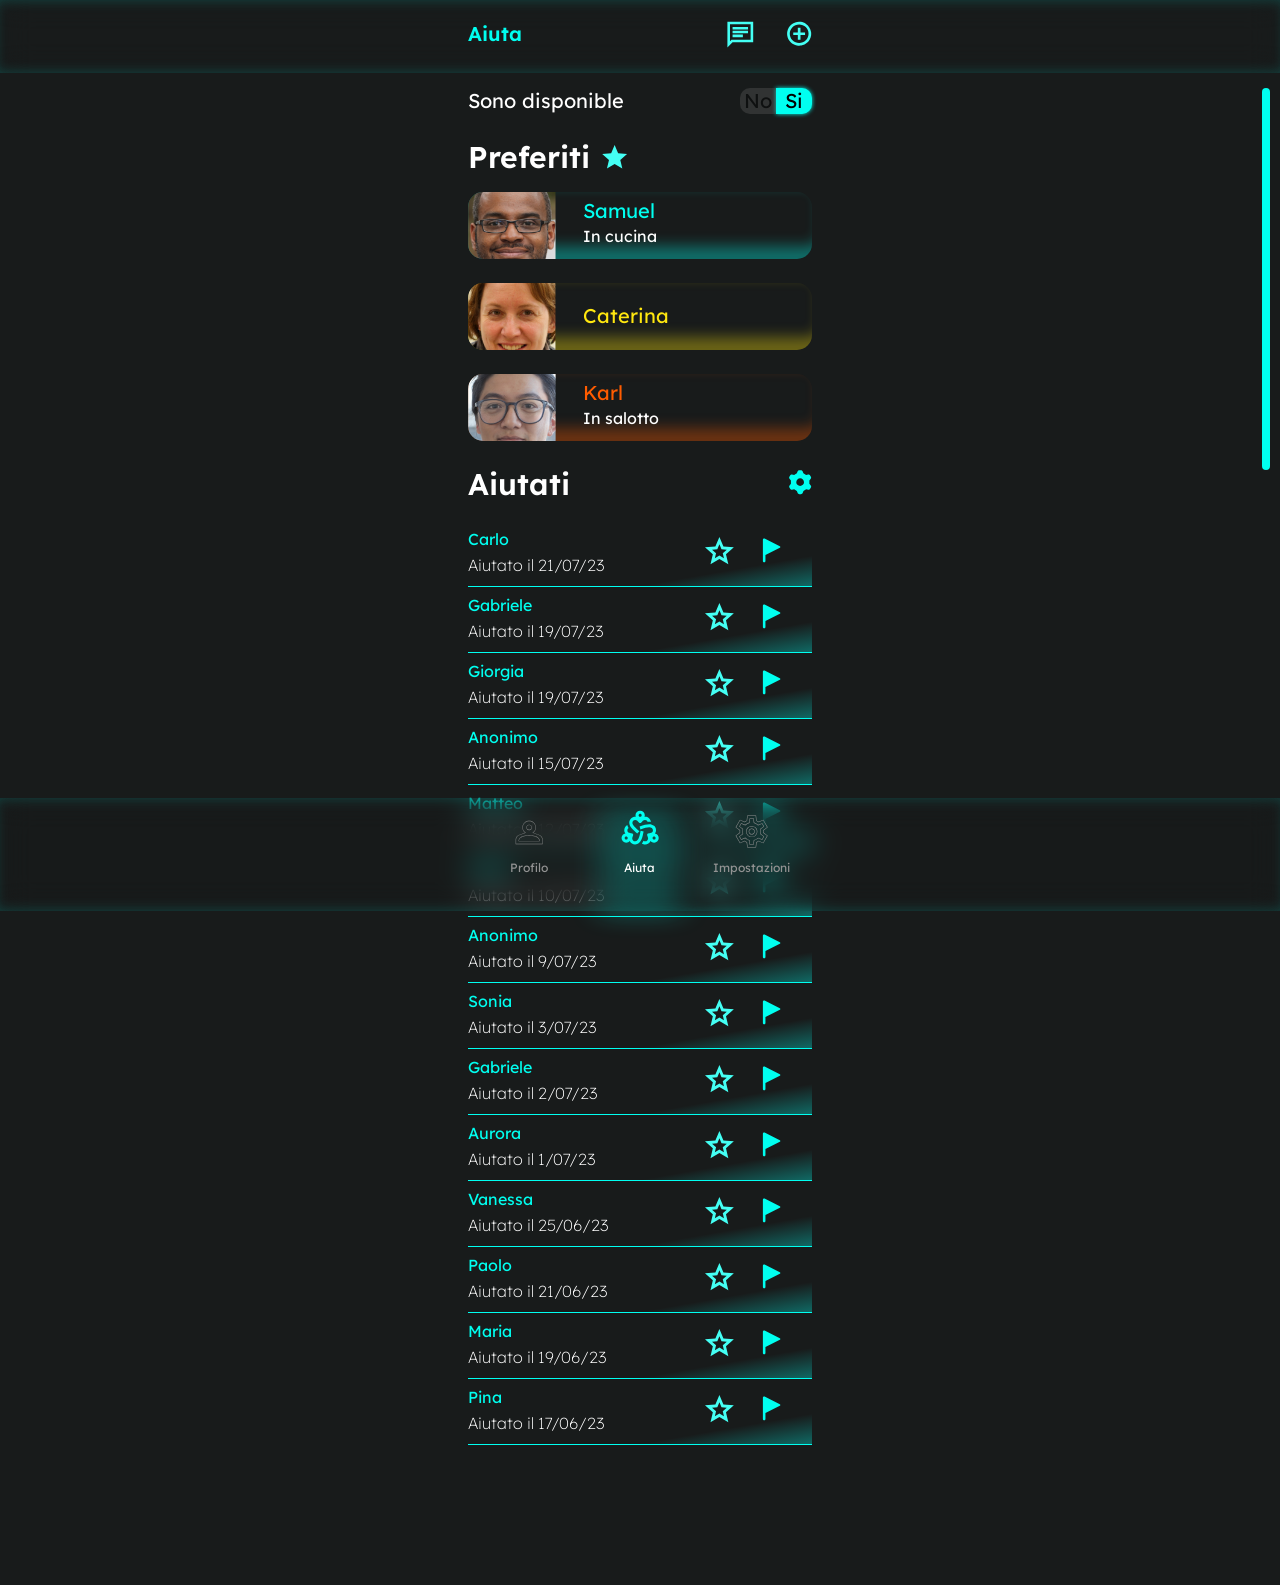
==== commit b4946936: "Ajustes aiuta" ====
--- a/aiuta.html
+++ b/aiuta.html
@@ -46,7 +46,7 @@
             <div class="container">
                 <section class="sono">
                     <div class="sonoContent">
-                        <p class="sonoDisponible">Sono disponible</p>
+                        <p class="sonoDisponible" id="testoSono">Sono disponible</p>
                         <div class="switch active" onclick="enableSono();" id="switchSono">
                             <span class="no">No</span>
                             <span class="si">Si</span>
@@ -88,7 +88,7 @@
                         <div class="utenti giallo" id="utenti_caterina" onclick="openUtenti('utenti_caterina')">
                             <img class="imgUtenti" src="assets/img/utenti/caterina.png" />
                             <div class="infoUtenti">
-                                <p class="nameUtenti">Caterina</p>
+                                <p class="nameUtenti center">Caterina</p>
                                 <p class="titleInfo">INFO:</p>
                                 <p class="info">Caterina è ipovedente medio-grave, non soffre di alcuna allergia in
                                     particolare.</p>
@@ -422,9 +422,11 @@
 
         if (switchSono.classList.contains('active')) {
             switchSono.classList.remove('active');
+            document.getElementById('testoSono').innerText='Non sono disponibile'
         }
         else {
             switchSono.classList.add('active');
+            document.getElementById('testoSono').innerText='Sono disponibile'
         }
     }
 </script>
--- a/assets/css/main.css
+++ b/assets/css/main.css
@@ -14,6 +14,15 @@
     flex-shrink: 1;
     transition: 0.3s;
     margin: 0;
+    -webkit-touch-callout: none;
+    -webkit-tap-highlight-color: rgba(0, 0, 0, 0);
+    -webkit-focus-ring-color: rgba(0, 0, 0, 0);
+}
+
+a, button {
+    -webkit-tap-highlight-color: transparent;
+    outline: none;
+    border: none;
 }
 
 .container {
--- a/assets/css/preferiti.css
+++ b/assets/css/preferiti.css
@@ -95,9 +95,21 @@
     width: 145px;
 }
 
+.Preferiti .lstUtenti .utenti .infoUtenti{
+    padding: 6px 0;
+}
+
 .Preferiti .lstUtenti .utenti .infoUtenti .nameUtenti {
     font-size: 20px;
     margin-bottom: 3px;
+}
+
+.Preferiti .lstUtenti .utenti .infoUtenti .nameUtenti.center {
+    padding-top: 14px;
+}
+
+.Preferiti .lstUtenti .utenti.active .infoUtenti .nameUtenti.center{
+    padding-top: 0;
 }
 
 .Preferiti .lstUtenti .utenti .infoUtenti .posizioneUtenti {
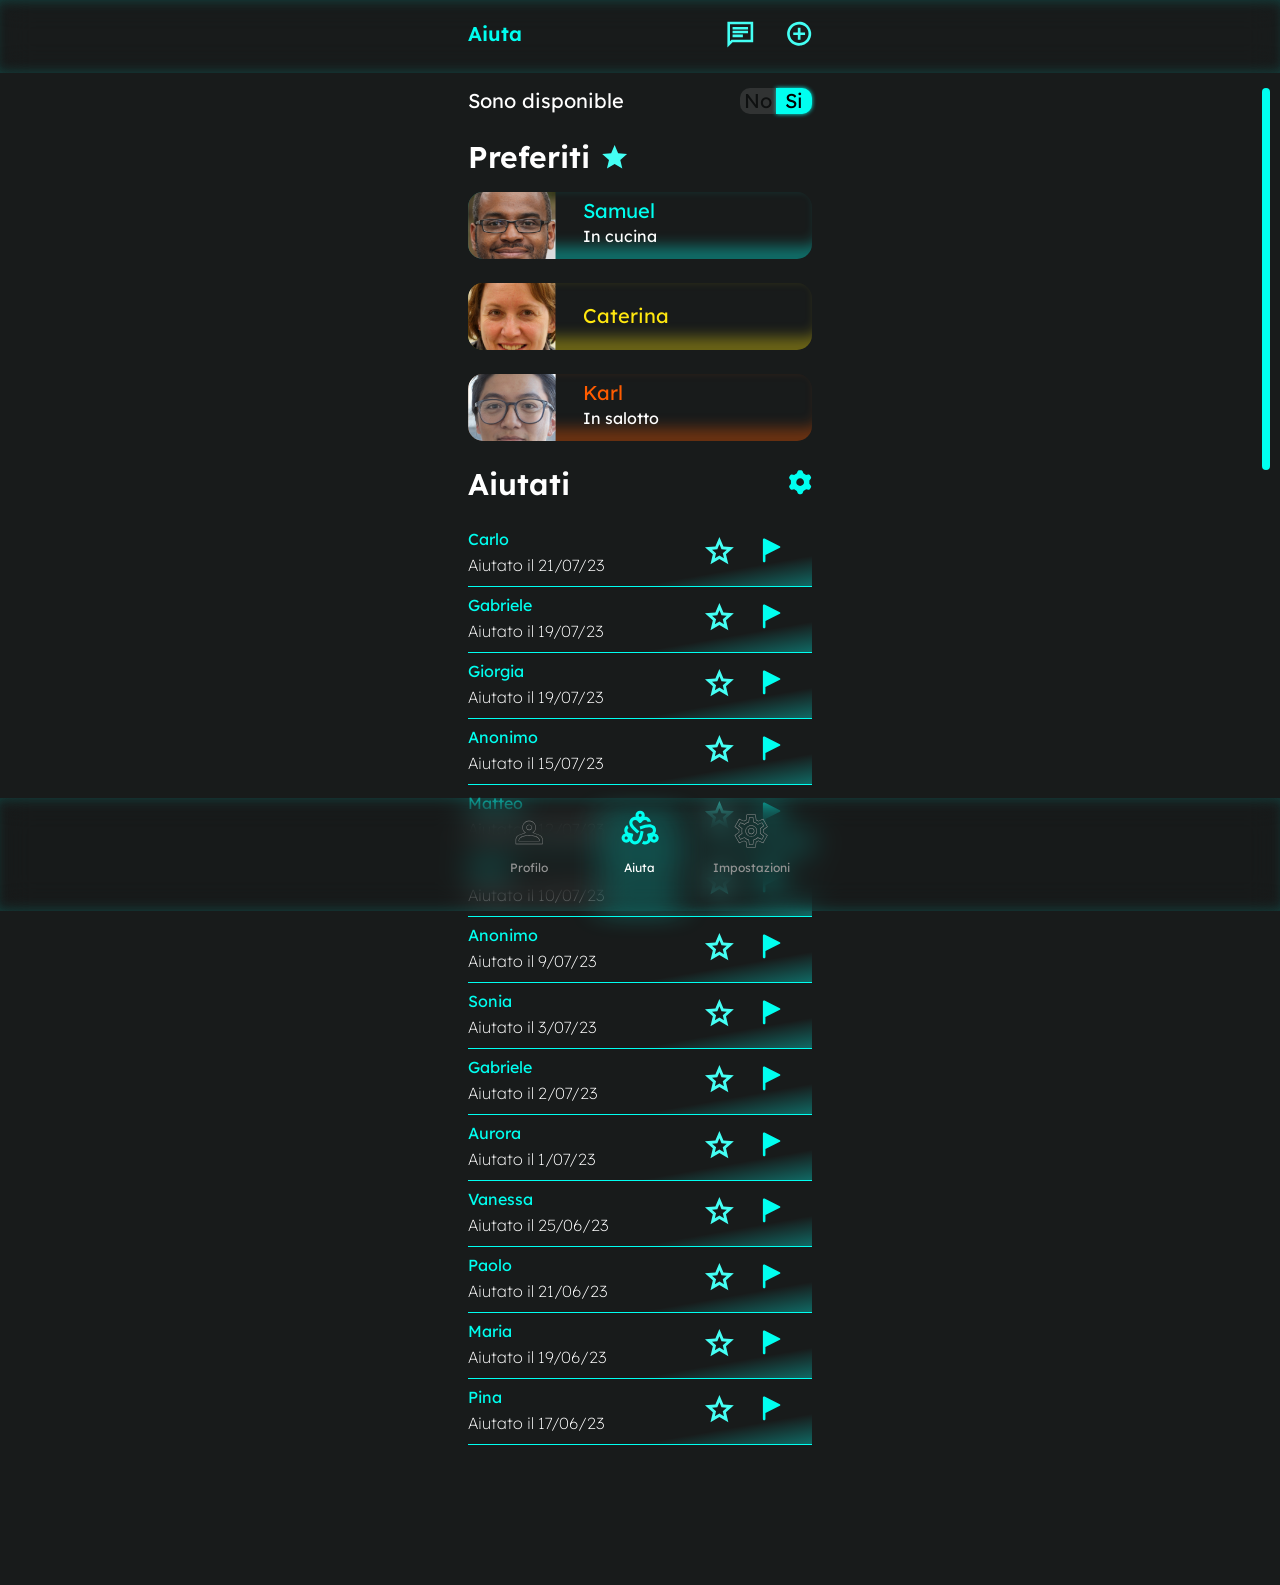
==== commit 626e9de9: "Ajuste clases" ====
--- a/aiuta.html
+++ b/aiuta.html
@@ -23,15 +23,15 @@
     <header>
         <div class="container">
             <div class="headerContent">
-                <p class="title">Aiuta</p>
+                <p class="titolo">Aiuta</p>
                 <nav class="navHeader">
                     <ul class="navList">
-                        <li class="navItem">
+                        <li class="navArticolo">
                             <a href="#">
                                 <img src="assets/img/icons/chatIcon.svg" />
                             </a>
                         </li>
-                        <li class="navItem">
+                        <li class="navArticolo">
                             <a href="#">
                                 <img src="assets/img/icons/plusIcon.svg" />
                             </a>
@@ -47,7 +47,7 @@
                 <section class="sono">
                     <div class="sonoContent">
                         <p class="sonoDisponible" id="testoSono">Sono disponible</p>
-                        <div class="switch active" onclick="enableSono();" id="switchSono">
+                        <div class="switch attivo" onclick="enableSono();" id="switchSono">
                             <span class="no">No</span>
                             <span class="si">Si</span>
                         </div>
@@ -55,8 +55,8 @@
                 </section>
 
                 <section class="Preferiti">
-                    <div class="titlePreferitiContainer">
-                        <p class="titlePreferiti">Preferiti</p>
+                    <div class="titoloPreferitiContainer">
+                        <p class="titoloPreferiti">Preferiti</p>
                         <img src="assets/img/icons/starIconFill.svg" />
                     </div>
 
@@ -69,16 +69,16 @@
                             <div class="infoUtenti">
                                 <p class="nameUtenti">Samuel</p>
                                 <p class="posizioneUtenti">In cucina</p>
-                                <p class="titleInfo">INFO:</p>
+                                <p class="titoloInfo">INFO:</p>
                                 <p class="info">Samuel è cieco al 94%, ha una allergia molto forte alle noccioline.</p>
-                                <div class="actions">
-                                    <button class="action">
+                                <div class="azioni">
+                                    <button class="azione">
                                         <img src="assets/img/icons/phoneBlu.svg">
                                     </button>
-                                    <button class="action">
+                                    <button class="azione">
                                         <img src="assets/img/icons/videoBlu.svg">
                                     </button>
-                                    <button class="action">
+                                    <button class="azione">
                                         <img src="assets/img/icons/noteBlu.svg">
                                     </button>
                                 </div>
@@ -89,14 +89,14 @@
                             <img class="imgUtenti" src="assets/img/utenti/caterina.png" />
                             <div class="infoUtenti">
                                 <p class="nameUtenti center">Caterina</p>
-                                <p class="titleInfo">INFO:</p>
+                                <p class="titoloInfo">INFO:</p>
                                 <p class="info">Caterina è ipovedente medio-grave, non soffre di alcuna allergia in
                                     particolare.</p>
-                                <div class="actions">
-                                    <button class="action">
+                                <div class="azioni">
+                                    <button class="azione">
                                         <img src="assets/img/icons/micGiallo.svg">
                                     </button>
-                                    <button class="action">
+                                    <button class="azione">
                                         <img src="assets/img/icons/noteGiallo.svg">
                                     </button>
                                 </div>
@@ -111,17 +111,17 @@
                             <div class="infoUtenti">
                                 <p class="nameUtenti">Karl</p>
                                 <p class="posizioneUtenti">In salotto</p>
-                                <p class="titleInfo">INFO:</p>
+                                <p class="titoloInfo">INFO:</p>
                                 <p class="info">Karl ha una lesione al chiasma ottico, ha un campo visivo molto ridotto
                                 </p>
-                                <div class="actions">
-                                    <button class="action">
+                                <div class="azioni">
+                                    <button class="azione">
                                         <img src="assets/img/icons/phoneArancia.svg">
                                     </button>
-                                    <button class="action">
+                                    <button class="azione">
                                         <img src="assets/img/icons/videoArancia.svg">
                                     </button>
-                                    <button class="action">
+                                    <button class="azione">
                                         <img src="assets/img/icons/noteArancia.svg">
                                     </button>
                                 </div>
@@ -131,215 +131,215 @@
                 </section>
 
                 <section class="aiutati">
-                    <div class="titleContainer">
-                        <p class="title">Aiutati</p>
+                    <div class="titoloContainer">
+                        <p class="titolo">Aiutati</p>
                         <button class="configAiutati">
                             <img src="assets/img/icons/configIcon.svg" />
                         </button>
                     </div>
 
                     <div class="lstUser">
-                        <div class="user">
+                        <div class="utente">
                             <div class="info">
                                 <p class="name">Carlo</p>
                                 <p class="date">Aiutato il 21/07/23</p>
                             </div>
-                            <div class="actions">
-                                <button class="btnFavorite">
-                                    <img src="assets/img/icons/starIcon.svg" />
-                                </button>
-                                <button class="btnFlag">
-                                    <img src="assets/img/icons/flagIcon.svg" />
-                                </button>
-                            </div>
-                            <div class="gradiant"></div>
-                        </div>
-                        <div class="user">
+                            <div class="azioni">
+                                <button class="btnFavorite">
+                                    <img src="assets/img/icons/starIcon.svg" />
+                                </button>
+                                <button class="btnFlag">
+                                    <img src="assets/img/icons/flagIcon.svg" />
+                                </button>
+                            </div>
+                            <div class="gradiant"></div>
+                        </div>
+                        <div class="utente">
                             <div class="info">
                                 <p class="name">Gabriele</p>
                                 <p class="date">Aiutato il 19/07/23</p>
                             </div>
-                            <div class="actions">
-                                <button class="btnFavorite">
-                                    <img src="assets/img/icons/starIcon.svg" />
-                                </button>
-                                <button class="btnFlag">
-                                    <img src="assets/img/icons/flagIcon.svg" />
-                                </button>
-                            </div>
-                            <div class="gradiant"></div>
-                        </div>
-                        <div class="user">
+                            <div class="azioni">
+                                <button class="btnFavorite">
+                                    <img src="assets/img/icons/starIcon.svg" />
+                                </button>
+                                <button class="btnFlag">
+                                    <img src="assets/img/icons/flagIcon.svg" />
+                                </button>
+                            </div>
+                            <div class="gradiant"></div>
+                        </div>
+                        <div class="utente">
                             <div class="info">
                                 <p class="name">Giorgia</p>
                                 <p class="date">Aiutato il 19/07/23</p>
                             </div>
-                            <div class="actions">
-                                <button class="btnFavorite">
-                                    <img src="assets/img/icons/starIcon.svg" />
-                                </button>
-                                <button class="btnFlag">
-                                    <img src="assets/img/icons/flagIcon.svg" />
-                                </button>
-                            </div>
-                            <div class="gradiant"></div>
-                        </div>
-                        <div class="user">
+                            <div class="azioni">
+                                <button class="btnFavorite">
+                                    <img src="assets/img/icons/starIcon.svg" />
+                                </button>
+                                <button class="btnFlag">
+                                    <img src="assets/img/icons/flagIcon.svg" />
+                                </button>
+                            </div>
+                            <div class="gradiant"></div>
+                        </div>
+                        <div class="utente">
                             <div class="info">
                                 <p class="name">Anonimo</p>
                                 <p class="date">Aiutato il 15/07/23</p>
                             </div>
-                            <div class="actions">
-                                <button class="btnFavorite">
-                                    <img src="assets/img/icons/starIcon.svg" />
-                                </button>
-                                <button class="btnFlag">
-                                    <img src="assets/img/icons/flagIcon.svg" />
-                                </button>
-                            </div>
-                            <div class="gradiant"></div>
-                        </div>
-                        <div class="user">
+                            <div class="azioni">
+                                <button class="btnFavorite">
+                                    <img src="assets/img/icons/starIcon.svg" />
+                                </button>
+                                <button class="btnFlag">
+                                    <img src="assets/img/icons/flagIcon.svg" />
+                                </button>
+                            </div>
+                            <div class="gradiant"></div>
+                        </div>
+                        <div class="utente">
                             <div class="info">
                                 <p class="name">Matteo</p>
                                 <p class="date">Aiutato il 12/07/23</p>
                             </div>
-                            <div class="actions">
-                                <button class="btnFavorite">
-                                    <img src="assets/img/icons/starIcon.svg" />
-                                </button>
-                                <button class="btnFlag">
-                                    <img src="assets/img/icons/flagIcon.svg" />
-                                </button>
-                            </div>
-                            <div class="gradiant"></div>
-                        </div>
-                        <div class="user">
+                            <div class="azioni">
+                                <button class="btnFavorite">
+                                    <img src="assets/img/icons/starIcon.svg" />
+                                </button>
+                                <button class="btnFlag">
+                                    <img src="assets/img/icons/flagIcon.svg" />
+                                </button>
+                            </div>
+                            <div class="gradiant"></div>
+                        </div>
+                        <div class="utente">
                             <div class="info">
                                 <p class="name">Carlo</p>
                                 <p class="date">Aiutato il 10/07/23</p>
                             </div>
-                            <div class="actions">
-                                <button class="btnFavorite">
-                                    <img src="assets/img/icons/starIcon.svg" />
-                                </button>
-                                <button class="btnFlag">
-                                    <img src="assets/img/icons/flagIcon.svg" />
-                                </button>
-                            </div>
-                            <div class="gradiant"></div>
-                        </div>
-                        <div class="user">
+                            <div class="azioni">
+                                <button class="btnFavorite">
+                                    <img src="assets/img/icons/starIcon.svg" />
+                                </button>
+                                <button class="btnFlag">
+                                    <img src="assets/img/icons/flagIcon.svg" />
+                                </button>
+                            </div>
+                            <div class="gradiant"></div>
+                        </div>
+                        <div class="utente">
                             <div class="info">
                                 <p class="name">Anonimo</p>
                                 <p class="date">Aiutato il 9/07/23</p>
                             </div>
-                            <div class="actions">
-                                <button class="btnFavorite">
-                                    <img src="assets/img/icons/starIcon.svg" />
-                                </button>
-                                <button class="btnFlag">
-                                    <img src="assets/img/icons/flagIcon.svg" />
-                                </button>
-                            </div>
-                            <div class="gradiant"></div>
-                        </div>
-                        <div class="user">
+                            <div class="azioni">
+                                <button class="btnFavorite">
+                                    <img src="assets/img/icons/starIcon.svg" />
+                                </button>
+                                <button class="btnFlag">
+                                    <img src="assets/img/icons/flagIcon.svg" />
+                                </button>
+                            </div>
+                            <div class="gradiant"></div>
+                        </div>
+                        <div class="utente">
                             <div class="info">
                                 <p class="name">Sonia</p>
                                 <p class="date">Aiutato il 3/07/23</p>
                             </div>
-                            <div class="actions">
-                                <button class="btnFavorite">
-                                    <img src="assets/img/icons/starIcon.svg" />
-                                </button>
-                                <button class="btnFlag">
-                                    <img src="assets/img/icons/flagIcon.svg" />
-                                </button>
-                            </div>
-                            <div class="gradiant"></div>
-                        </div>
-                        <div class="user">
+                            <div class="azioni">
+                                <button class="btnFavorite">
+                                    <img src="assets/img/icons/starIcon.svg" />
+                                </button>
+                                <button class="btnFlag">
+                                    <img src="assets/img/icons/flagIcon.svg" />
+                                </button>
+                            </div>
+                            <div class="gradiant"></div>
+                        </div>
+                        <div class="utente">
                             <div class="info">
                                 <p class="name">Gabriele</p>
                                 <p class="date">Aiutato il 2/07/23</p>
                             </div>
-                            <div class="actions">
-                                <button class="btnFavorite">
-                                    <img src="assets/img/icons/starIcon.svg" />
-                                </button>
-                                <button class="btnFlag">
-                                    <img src="assets/img/icons/flagIcon.svg" />
-                                </button>
-                            </div>
-                            <div class="gradiant"></div>
-                        </div>
-                        <div class="user">
+                            <div class="azioni">
+                                <button class="btnFavorite">
+                                    <img src="assets/img/icons/starIcon.svg" />
+                                </button>
+                                <button class="btnFlag">
+                                    <img src="assets/img/icons/flagIcon.svg" />
+                                </button>
+                            </div>
+                            <div class="gradiant"></div>
+                        </div>
+                        <div class="utente">
                             <div class="info">
                                 <p class="name">Aurora</p>
                                 <p class="date">Aiutato il 1/07/23</p>
                             </div>
-                            <div class="actions">
-                                <button class="btnFavorite">
-                                    <img src="assets/img/icons/starIcon.svg" />
-                                </button>
-                                <button class="btnFlag">
-                                    <img src="assets/img/icons/flagIcon.svg" />
-                                </button>
-                            </div>
-                            <div class="gradiant"></div>
-                        </div>
-                        <div class="user">
+                            <div class="azioni">
+                                <button class="btnFavorite">
+                                    <img src="assets/img/icons/starIcon.svg" />
+                                </button>
+                                <button class="btnFlag">
+                                    <img src="assets/img/icons/flagIcon.svg" />
+                                </button>
+                            </div>
+                            <div class="gradiant"></div>
+                        </div>
+                        <div class="utente">
                             <div class="info">
                                 <p class="name">Vanessa</p>
                                 <p class="date">Aiutato il 25/06/23</p>
                             </div>
-                            <div class="actions">
-                                <button class="btnFavorite">
-                                    <img src="assets/img/icons/starIcon.svg" />
-                                </button>
-                                <button class="btnFlag">
-                                    <img src="assets/img/icons/flagIcon.svg" />
-                                </button>
-                            </div>
-                            <div class="gradiant"></div>
-                        </div>
-                        <div class="user">
+                            <div class="azioni">
+                                <button class="btnFavorite">
+                                    <img src="assets/img/icons/starIcon.svg" />
+                                </button>
+                                <button class="btnFlag">
+                                    <img src="assets/img/icons/flagIcon.svg" />
+                                </button>
+                            </div>
+                            <div class="gradiant"></div>
+                        </div>
+                        <div class="utente">
                             <div class="info">
                                 <p class="name">Paolo</p>
                                 <p class="date">Aiutato il 21/06/23</p>
                             </div>
-                            <div class="actions">
-                                <button class="btnFavorite">
-                                    <img src="assets/img/icons/starIcon.svg" />
-                                </button>
-                                <button class="btnFlag">
-                                    <img src="assets/img/icons/flagIcon.svg" />
-                                </button>
-                            </div>
-                            <div class="gradiant"></div>
-                        </div>
-                        <div class="user">
+                            <div class="azioni">
+                                <button class="btnFavorite">
+                                    <img src="assets/img/icons/starIcon.svg" />
+                                </button>
+                                <button class="btnFlag">
+                                    <img src="assets/img/icons/flagIcon.svg" />
+                                </button>
+                            </div>
+                            <div class="gradiant"></div>
+                        </div>
+                        <div class="utente">
                             <div class="info">
                                 <p class="name">Maria</p>
                                 <p class="date">Aiutato il 19/06/23</p>
                             </div>
-                            <div class="actions">
-                                <button class="btnFavorite">
-                                    <img src="assets/img/icons/starIcon.svg" />
-                                </button>
-                                <button class="btnFlag">
-                                    <img src="assets/img/icons/flagIcon.svg" />
-                                </button>
-                            </div>
-                            <div class="gradiant"></div>
-                        </div>
-                        <div class="user">
+                            <div class="azioni">
+                                <button class="btnFavorite">
+                                    <img src="assets/img/icons/starIcon.svg" />
+                                </button>
+                                <button class="btnFlag">
+                                    <img src="assets/img/icons/flagIcon.svg" />
+                                </button>
+                            </div>
+                            <div class="gradiant"></div>
+                        </div>
+                        <div class="utente">
                             <div class="info">
                                 <p class="name">Pina</p>
                                 <p class="date">Aiutato il 17/06/23</p>
                             </div>
-                            <div class="actions">
+                            <div class="azioni">
                                 <button class="btnFavorite">
                                     <img src="assets/img/icons/starIcon.svg" />
                                 </button>
@@ -360,19 +360,19 @@
                 <div class="activeEffect"></div>
                 <nav class="navFooter">
                     <ul class="navList">
-                        <li class="navItem">
+                        <li class="navArticolo">
                             <a href="profilo.html">
                                 <img class="profilo-icon" src="assets/img/footer/profilo.svg" />
                                 <span>Profilo</span>
                             </a>
                         </li>
-                        <li class="navItem active">
+                        <li class="navArticolo attivo">
                             <a href="aiuta.html">
                                 <img class="aiuta-Icon" src="assets/img/footer/aiutaActive.svg" />
                                 <span>Aiuta</span>
                             </a>
                         </li>
-                        <li class="navItem">
+                        <li class="navArticolo">
                             <a href="impostazioni.html">
                                 <img class="impostazioni-Icon" src="assets/img/footer/impostazioni.svg" />
                                 <span>Impostazioni</span>
@@ -403,29 +403,29 @@
     });
 
     function openUtenti(id) {
-        if (document.getElementById(id).classList.contains('active')) {
-            document.getElementById(id).classList.remove('active');
+        if (document.getElementById(id).classList.contains('attivo')) {
+            document.getElementById(id).classList.remove('attivo');
         }
         else {
             let lstUtenti = document.querySelectorAll('.utenti');
 
             for (var i = 0; i < lstUtenti.length; i++) {
-                lstUtenti[i].classList.remove('active');
+                lstUtenti[i].classList.remove('attivo');
             }
 
-            document.getElementById(id).classList.add('active');
+            document.getElementById(id).classList.add('attivo');
         }
     }
 
     function enableSono() {
         var switchSono = document.getElementById('switchSono');
 
-        if (switchSono.classList.contains('active')) {
-            switchSono.classList.remove('active');
+        if (switchSono.classList.contains('attivo')) {
+            switchSono.classList.remove('attivo');
             document.getElementById('testoSono').innerText='Non sono disponibile'
         }
         else {
-            switchSono.classList.add('active');
+            switchSono.classList.add('attivo');
             document.getElementById('testoSono').innerText='Sono disponibile'
         }
     }
--- a/assets/css/main.css
+++ b/assets/css/main.css
@@ -48,7 +48,7 @@
     z-index: 100;
 }
 
-header .headerContent .title {
+header .headerContent .titolo {
     color: var(--primary);
     font-size: 20px;
     font-weight: 600;
@@ -135,29 +135,29 @@
     transform: translateX(-100%);
 }
 
-footer .contentFooter .navFooter .navItem {
+footer .contentFooter .navFooter .navArticolo {
     min-width: 80px;
 }
 
-footer .contentFooter .navFooter .navItem .profilo-icon {
+footer .contentFooter .navFooter .navArticolo .profilo-icon {
     height: 31px;
     width: 28px;
     object-fit: contain;
 }
 
-footer .contentFooter .navFooter .navItem .aiuta-Icon {
+footer .contentFooter .navFooter .navArticolo .aiuta-Icon {
     height: 42px;
     width: 38px;
     object-fit: contain;
 }
 
-footer .contentFooter .navFooter .navItem .impostazioni-Icon {
+footer .contentFooter .navFooter .navArticolo .impostazione-Icon {
     height: 33px;
     width: 33px;
     object-fit: contain;
 }
 
-footer .contentFooter .navFooter .navItem a {
+footer .contentFooter .navFooter .navArticolo a {
     color: #939393;
     font-size: 12px;
     font-weight: 400;
@@ -167,6 +167,6 @@
     align-items: center;
 }
 
-footer .contentFooter .navFooter .navItem.active a {
+footer .contentFooter .navFooter .navArticolo.attivo a {
     color: var(--white);
 }
--- a/assets/css/aiuta.css
+++ b/assets/css/aiuta.css
@@ -1,23 +1,23 @@
-.aiutati .titleContainer {
+.aiutati .titoloContainer {
     display: inline-flex;
     width: 100%;
     justify-content: space-between;
     margin-bottom: 18px;
 }
 
-.aiutati .titleContainer .title {
+.aiutati .titoloContainer .titolo {
     color: var(--white);
     font-size: 30px;
     font-weight: 600;
 }
 
-.aiutati .titleContainer .configAiutati{
+.aiutati .titoloContainer .configAiutati{
     border: none;
     background-color: #0000;
     padding: 0;
 }
 
-.aiutati .lstUser .user {
+.aiutati .lstUser .utente {
     display: inline-flex;
     justify-content: space-between;
     width: 100%;
@@ -26,7 +26,7 @@
     position: relative;
 }
 
-.aiutati .lstUser .user .gradiant {
+.aiutati .lstUser .utente .gradiant {
     position: absolute;
     width: 170px;
     height: 100%;
@@ -36,25 +36,25 @@
     right: 0;
 }
 
-.aiutati .lstUser .user .name {
+.aiutati .lstUser .utente .name {
     color: var(--primary);
     font-size: 16px;
     margin-bottom: 6px;
 }
 
-.aiutati .lstUser .user .date {
+.aiutati .lstUser .utente .date {
     color: var(--white);
     font-size: 16px;
     font-weight: 200;
 }
 
-.aiutati .lstUser .user .actions {
+.aiutati .lstUser .utente .azioni {
     display: inline-flex;
     align-items: center;
     gap: 28px;
 }
 
-.aiutati .lstUser .user .actions button {
+.aiutati .lstUser .utente .azioni button {
     padding: 0;
     border: none;
     background-color: #0000;
--- a/assets/css/sono.css
+++ b/assets/css/sono.css
@@ -40,13 +40,13 @@
     opacity: 0.4;
 }
 
-.sono .switch.active .no{
+.sono .switch.attivo .no{
     background-color: #575757;
     box-shadow: none;
     opacity: 0.4;
 }
 
-.sono .switch.active .si{
+.sono .switch.attivo .si{
     background-color: #00FFF0;
     box-shadow: 0px 0px 4px 0px #00FFF0;
     opacity: 1;
--- a/assets/css/preferiti.css
+++ b/assets/css/preferiti.css
@@ -1,11 +1,11 @@
-.Preferiti .titlePreferitiContainer {
+.Preferiti .titoloPreferitiContainer {
     display: inline-flex;
     width: 100%;
     gap: 12px;
     margin-bottom: 15.7px;
 }
 
-.Preferiti .titlePreferitiContainer .titlePreferiti {
+.Preferiti .titoloPreferitiContainer .titoloPreferiti {
     color: var(--white);
     font-size: 30px;
     font-weight: 600;
@@ -39,7 +39,7 @@
     display: none;
 }
 
-.Preferiti .lstUtenti .utenti.active .visualAidPlus {
+.Preferiti .lstUtenti .utenti.attivo .visualAidPlus {
     display: block;
 }
 
@@ -56,7 +56,7 @@
 }
 
 
-.Preferiti .lstUtenti .utenti.active {
+.Preferiti .lstUtenti .utenti.attivo {
     height: 210px;
 }
 
@@ -90,7 +90,7 @@
     object-fit: cover;
 }
 
-.Preferiti .lstUtenti .utenti.active .imgUtenti {
+.Preferiti .lstUtenti .utenti.attivo .imgUtenti {
     height: 210px;
     width: 145px;
 }
@@ -108,7 +108,7 @@
     padding-top: 14px;
 }
 
-.Preferiti .lstUtenti .utenti.active .infoUtenti .nameUtenti.center{
+.Preferiti .lstUtenti .utenti.attivo .infoUtenti .nameUtenti.center{
     padding-top: 0;
 }
 
@@ -117,22 +117,22 @@
     color: var(--white);
 }
 
-.Preferiti .lstUtenti .utenti .infoUtenti .titleInfo {
+.Preferiti .lstUtenti .utenti .infoUtenti .titoloInfo {
     font-size: 12px;
     font-weight: 300;
     display: none;
     margin-top: 14px;
 }
 
-.Preferiti .lstUtenti .utenti.blu .infoUtenti .titleInfo {
+.Preferiti .lstUtenti .utenti.blu .infoUtenti .titoloInfo {
     color: var(--primary);
 }
 
-.Preferiti .lstUtenti .utenti.giallo .infoUtenti .titleInfo {
+.Preferiti .lstUtenti .utenti.giallo .infoUtenti .titoloInfo {
     color: #FFE70F
 }
 
-.Preferiti .lstUtenti .utenti.arancia .infoUtenti .titleInfo {
+.Preferiti .lstUtenti .utenti.arancia .infoUtenti .titoloInfo {
     color: #FF5C00;
 }
 
@@ -144,12 +144,12 @@
     position: relative;
 }
 
-.Preferiti .lstUtenti .utenti.active .infoUtenti .info,
-.Preferiti .lstUtenti .utenti.active .infoUtenti .titleInfo {
+.Preferiti .lstUtenti .utenti.attivo .infoUtenti .info,
+.Preferiti .lstUtenti .utenti.attivo .infoUtenti .titoloInfo {
     display: block;
 }
 
-.Preferiti .lstUtenti .utenti .infoUtenti .actions {
+.Preferiti .lstUtenti .utenti .infoUtenti .azioni {
     position: absolute;
     bottom: 13px;
     right: 29px;
@@ -161,11 +161,11 @@
     display: none;
 }
 
-.Preferiti .lstUtenti .utenti.active .infoUtenti .actions {
+.Preferiti .lstUtenti .utenti.attivo .infoUtenti .azioni {
     display: inline-flex;
 }
 
-.Preferiti .lstUtenti .utenti .infoUtenti .actions .action{
+.Preferiti .lstUtenti .utenti .infoUtenti .azioni .azione{
     width: 38px;
     height: 28px;
     background-color: #232323;
@@ -176,14 +176,14 @@
     border: none;
 }
 
-.Preferiti .lstUtenti .utenti.blu .infoUtenti .actions .action {
+.Preferiti .lstUtenti .utenti.blu .infoUtenti .azioni .azione {
     box-shadow: inset 0.5px 1px 3px 0px rgb(0 255 240 / 25%), 0 4px 4px 0px rgb(0 0 0 / 25%);
 }
 
-.Preferiti .lstUtenti .utenti.giallo .infoUtenti .actions .action {
+.Preferiti .lstUtenti .utenti.giallo .infoUtenti .azioni .azione {
     box-shadow: inset 0.5px 1px 3px 0px rgb(255 231 15 / 25%), 0 4px 4px 0px rgb(0 0 0 / 25%);
 }
 
-.Preferiti .lstUtenti .utenti.arancia .infoUtenti .actions .action {
+.Preferiti .lstUtenti .utenti.arancia .infoUtenti .azioni .azione {
     box-shadow: inset 0.5px 1px 3px 0px rgb(255 92 0 / 25%), 0 4px 4px 0px rgb(0 0 0 / 25%);
 }
